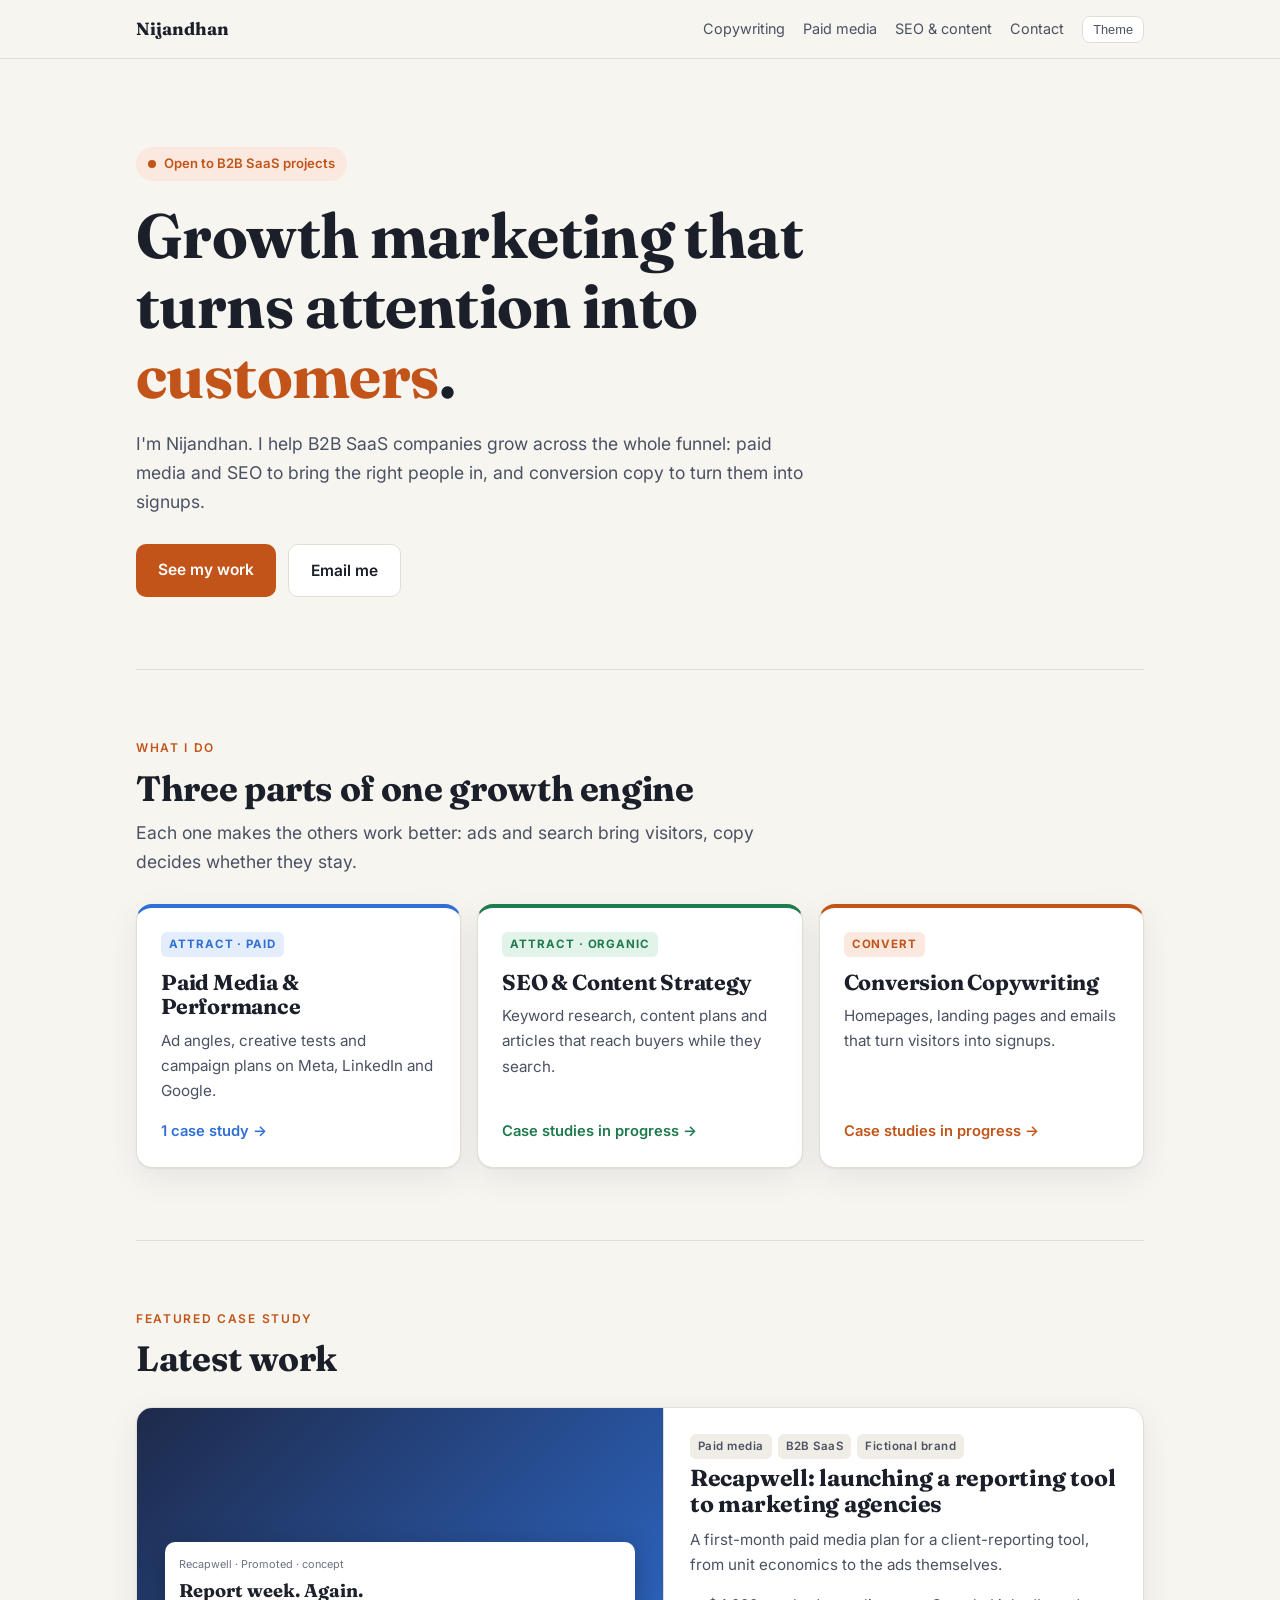
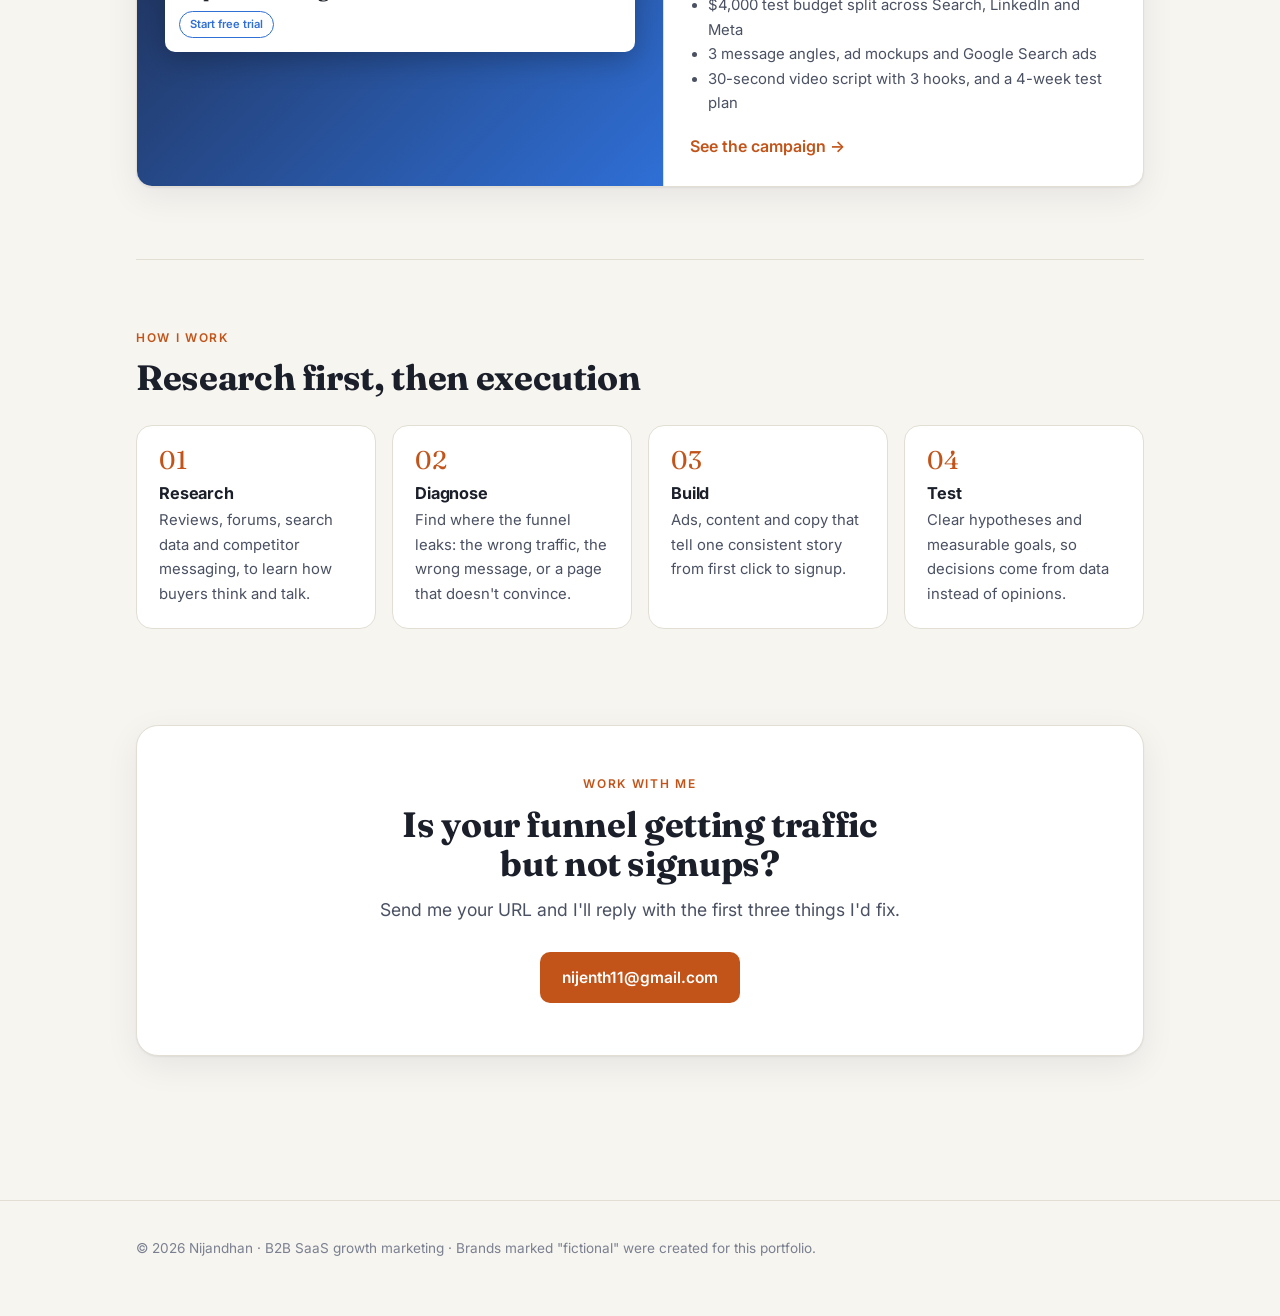
==== index.html @ 2da77324 "Marketing portfolio: home, 3 role sections and Recapwell paid media case study" ====
<!doctype html>
<html lang="en">
<head>
<meta charset="utf-8">
<meta name="viewport" content="width=device-width, initial-scale=1">
<title>Nijandhan · B2B SaaS Growth Marketing</title>
<meta name="description" content="B2B SaaS growth marketing portfolio: conversion copywriting, paid media and SEO & content strategy.">
<link rel="preconnect" href="https://fonts.googleapis.com">
<link rel="preconnect" href="https://fonts.gstatic.com" crossorigin>
<link href="https://fonts.googleapis.com/css2?family=Fraunces:opsz,wght@9..144,600;9..144,700&family=Inter:wght@400;500;600;700&display=swap" rel="stylesheet">
<link rel="stylesheet" href="assets/site.css">
</head>
<body>

<header class="topbar">
  <div class="wrap">
    <a class="brand" href="./">Nijandhan</a>
    <nav><a href="copywriting/">Copywriting</a><a href="paid-media/">Paid media</a><a href="seo-content/">SEO &amp; content</a><a href="#contact">Contact</a></nav>
    <button class="theme-btn" id="themeBtn" type="button" aria-label="Toggle colour theme">Theme</button>
  </div>
</header>

<main class="wrap">

  <section class="hero">
    <span class="pill"><i></i>Open to B2B SaaS projects</span>
    <h1>Growth marketing that turns attention into <em>customers</em>.</h1>
    <p class="lede">I'm Nijandhan. I help B2B SaaS companies grow across the whole funnel: paid media and SEO to bring the right people in, and conversion copy to turn them into signups.</p>
    <div class="btns">
      <a class="btn p" href="#roles">See my work</a>
      <a class="btn s" href="mailto:nijenth11@gmail.com">Email me</a>
    </div>
  </section>

  <section id="roles">
    <span class="eyebrow">What I do</span>
    <h2>Three parts of one growth engine</h2>
    <p class="lede">Each one makes the others work better: ads and search bring visitors, copy decides whether they stay.</p>
    <div class="roles">
      <a class="role r2" href="paid-media/">
        <span class="stage">Attract · paid</span>
        <h3>Paid Media &amp; Performance</h3>
        <p>Ad angles, creative tests and campaign plans on Meta, LinkedIn and Google.</p>
        <span class="count">1 case study →</span>
      </a>
      <a class="role r3" href="seo-content/">
        <span class="stage">Attract · organic</span>
        <h3>SEO &amp; Content Strategy</h3>
        <p>Keyword research, content plans and articles that reach buyers while they search.</p>
        <span class="count">Case studies in progress →</span>
      </a>
      <a class="role r1" href="copywriting/">
        <span class="stage">Convert</span>
        <h3>Conversion Copywriting</h3>
        <p>Homepages, landing pages and emails that turn visitors into signups.</p>
        <span class="count">Case studies in progress →</span>
      </a>
    </div>
  </section>

  <section id="work">
    <span class="eyebrow">Featured case study</span>
    <h2>Latest work</h2>
    <div class="work">
      <a class="case" href="paid-media/recapwell-campaign/">
        <div class="thumb art-thumb" aria-hidden="true"><div class="mock"><small>Recapwell · Promoted · concept</small><b>Report week. Again.</b><span>Start free trial</span></div></div>
        <div class="case-body">
          <div class="tags"><span>Paid media</span><span>B2B SaaS</span><span>Fictional brand</span></div>
          <h3>Recapwell: launching a reporting tool to marketing agencies</h3>
          <p>A first-month paid media plan for a client-reporting tool, from unit economics to the ads themselves.</p>
          <ul>
            <li>$4,000 test budget split across Search, LinkedIn and Meta</li>
            <li>3 message angles, ad mockups and Google Search ads</li>
            <li>30-second video script with 3 hooks, and a 4-week test plan</li>
          </ul>
          <span class="more">See the campaign →</span>
        </div>
      </a>
    </div>
  </section>

  <section id="process">
    <span class="eyebrow">How I work</span>
    <h2>Research first, then execution</h2>
    <div class="grid g4">
      <div class="card"><span class="step">01</span><h3>Research</h3><p>Reviews, forums, search data and competitor messaging, to learn how buyers think and talk.</p></div>
      <div class="card"><span class="step">02</span><h3>Diagnose</h3><p>Find where the funnel leaks: the wrong traffic, the wrong message, or a page that doesn't convince.</p></div>
      <div class="card"><span class="step">03</span><h3>Build</h3><p>Ads, content and copy that tell one consistent story from first click to signup.</p></div>
      <div class="card"><span class="step">04</span><h3>Test</h3><p>Clear hypotheses and measurable goals, so decisions come from data instead of opinions.</p></div>
    </div>
  </section>

  <section id="contact" style="border-top:0;padding-top:24px">
    <div class="contact">
      <span class="eyebrow">Work with me</span>
      <h2>Is your funnel getting traffic but not signups?</h2>
      <p class="lede">Send me your URL and I'll reply with the first three things I'd fix.</p>
      <div class="btns"><a class="btn p" href="mailto:nijenth11@gmail.com?subject=Funnel%20review">nijenth11@gmail.com</a></div>
    </div>
  </section>

</main>

<footer>
  <div class="wrap">© 2026 Nijandhan · B2B SaaS growth marketing · Brands marked "fictional" were created for this portfolio.</div>
</footer>
<script src="assets/theme.js"></script>
</body>
</html>
---- assets/site.css ----
/* Shared styles for the portfolio home page and section pages.
   Case-study pages add their own page-specific styles on top. */
:root{
  --bg:#f7f5f0; --surface:#ffffff; --surface-2:#f0ede6; --ink:#1b1f2a; --ink-2:#4a5162; --muted:#7a8090;
  --line:#e2ded4; --accent:#c2541a; --accent-ink:#ffffff; --accent-soft:#fbe9df;
  --c1:#c2541a; --c1-soft:#fbe9df;   /* copywriting */
  --c2:#2f6fd6; --c2-soft:#e4edfb;   /* paid media */
  --c3:#1f7a4d; --c3-soft:#e2f3ea;   /* seo & content */
  --radius:16px; --shadow:0 1px 2px rgba(20,20,40,.06),0 10px 34px rgba(20,20,40,.07);
}
@media (prefers-color-scheme: dark){
  :root:not([data-theme="light"]){
    --bg:#13151b; --surface:#1b1e26; --surface-2:#232733; --ink:#eceae4; --ink-2:#b6b9c3; --muted:#8a8f9c;
    --line:#2e3240; --accent:#ef8a4f; --accent-ink:#1a0f08; --accent-soft:#3a2418;
    --c1:#ef8a4f; --c1-soft:#3a2418; --c2:#7aa7f5; --c2-soft:#1c2a44; --c3:#5fcf95; --c3-soft:#173326;
    --shadow:0 1px 2px rgba(0,0,0,.3),0 10px 34px rgba(0,0,0,.35);
  }
}
:root[data-theme="dark"]{
  --bg:#13151b; --surface:#1b1e26; --surface-2:#232733; --ink:#eceae4; --ink-2:#b6b9c3; --muted:#8a8f9c;
  --line:#2e3240; --accent:#ef8a4f; --accent-ink:#1a0f08; --accent-soft:#3a2418;
  --c1:#ef8a4f; --c1-soft:#3a2418; --c2:#7aa7f5; --c2-soft:#1c2a44; --c3:#5fcf95; --c3-soft:#173326;
  --shadow:0 1px 2px rgba(0,0,0,.3),0 10px 34px rgba(0,0,0,.35);
}
*{box-sizing:border-box}
body{margin:0;background:var(--bg);color:var(--ink);font:16px/1.65 Inter,system-ui,-apple-system,Segoe UI,sans-serif;-webkit-font-smoothing:antialiased}
.wrap{max-width:1040px;margin:0 auto;padding:0 16px}
h1,h2,h3{font-family:Fraunces,Georgia,serif;line-height:1.12;letter-spacing:-.01em;margin:0}
p{margin:0 0 1rem}
a{color:var(--accent)}
.eyebrow{display:block;font:600 .75rem/1 Inter,sans-serif;letter-spacing:.14em;text-transform:uppercase;color:var(--accent);margin-bottom:.9rem}
section{padding:72px 0;border-top:1px solid var(--line)}
h2{font-size:clamp(1.6rem,3.5vw,2.2rem);margin-bottom:.6rem}
.lede{font-size:1.1rem;color:var(--ink-2);max-width:62ch}

/* top bar */
.topbar{position:sticky;top:0;z-index:10;background:color-mix(in srgb,var(--bg) 88%,transparent);backdrop-filter:blur(8px);border-bottom:1px solid var(--line)}
.topbar .wrap{display:flex;align-items:center;gap:18px;height:58px}
.topbar .brand{font-family:Fraunces,serif;font-size:1.1rem;font-weight:700;color:var(--ink);text-decoration:none}
.topbar nav{margin-left:auto;display:flex;gap:18px}
.topbar nav a{color:var(--ink-2);text-decoration:none;font-size:.9rem;white-space:nowrap}
.topbar nav a:hover,.topbar nav a[aria-current]{color:var(--ink)}
.topbar nav a[aria-current]{font-weight:600}
@media(max-width:640px){.topbar nav{display:none}}
.theme-btn{border:1px solid var(--line);background:var(--surface);color:var(--ink-2);border-radius:8px;padding:5px 10px;font-size:.8rem;cursor:pointer}
@media(max-width:640px){.theme-btn{margin-left:auto}}

/* hero */
.hero{padding:88px 0 72px;border-top:0}
.hero h1{font-size:clamp(2.3rem,6.2vw,3.9rem);max-width:17ch;margin-bottom:1.1rem}
.hero h1 em{font-style:normal;color:var(--accent)}
.hero.small{padding:64px 0 48px}
.hero.small h1{font-size:clamp(2rem,5vw,3rem)}
.crumb{font-size:.88rem;color:var(--muted);margin-bottom:1rem;display:block}
.crumb a{color:var(--ink-2);text-decoration:none}
.btns{display:flex;flex-wrap:wrap;gap:12px;margin-top:28px}
.btn{display:inline-block;padding:13px 22px;border-radius:10px;font-weight:600;text-decoration:none;font-size:.97rem}
.btn.p{background:var(--accent);color:var(--accent-ink)}
.btn.s{border:1px solid var(--line);color:var(--ink);background:var(--surface)}
.pill{display:inline-flex;align-items:center;gap:8px;background:var(--accent-soft);color:var(--accent);border-radius:999px;padding:6px 12px;font-size:.82rem;font-weight:600;margin-bottom:1.3rem}
.pill i{width:8px;height:8px;border-radius:50%;background:currentColor;display:block}

/* roles / funnel */
.roles{display:grid;gap:16px;margin-top:28px}
@media(min-width:820px){.roles{grid-template-columns:repeat(3,1fr)}}
.role{display:flex;flex-direction:column;background:var(--surface);border:1px solid var(--line);border-radius:var(--radius);padding:24px;text-decoration:none;color:inherit;box-shadow:var(--shadow);border-top:4px solid var(--rc);transition:transform .15s ease}
.role:hover{transform:translateY(-2px)}
.role .stage{display:inline-block;align-self:flex-start;font-size:.72rem;font-weight:700;letter-spacing:.08em;text-transform:uppercase;color:var(--rc);background:var(--rcs);border-radius:6px;padding:3px 8px;margin-bottom:.9rem}
.role h3{font-size:1.35rem;margin-bottom:.5rem}
.role p{color:var(--ink-2);font-size:.95rem}
.role ul{margin:0 0 1rem;padding-left:18px;color:var(--ink-2);font-size:.92rem}
.role .count{margin-top:auto;font-weight:600;color:var(--rc);font-size:.92rem}
.r1{--rc:var(--c1);--rcs:var(--c1-soft)} .r2{--rc:var(--c2);--rcs:var(--c2-soft)} .r3{--rc:var(--c3);--rcs:var(--c3-soft)}

/* case cards */
.work{display:grid;gap:20px;margin-top:28px}
.case{display:grid;background:var(--surface);border:1px solid var(--line);border-radius:var(--radius);overflow:hidden;box-shadow:var(--shadow);text-decoration:none;color:inherit;transition:transform .15s ease}
.case:hover{transform:translateY(-2px)}
@media(min-width:820px){.case{grid-template-columns:1.1fr 1fr}}
.thumb{background:#f8f7fd;display:grid;place-items:center;padding:18px;border-bottom:1px solid var(--line)}
@media(min-width:820px){.thumb{border-bottom:0;border-right:1px solid var(--line)}}
.thumb img{width:100%;height:auto;display:block;border-radius:8px;box-shadow:0 4px 18px rgba(20,20,60,.12)}
.thumb.art-thumb{background:linear-gradient(135deg,#1e2a4a,#2f6fd6);min-height:220px;padding:28px;place-items:stretch}
.art-thumb .mock{background:#fff;border-radius:10px;padding:14px;box-shadow:0 8px 28px rgba(0,0,0,.25);color:#1d2129;font-family:Inter,system-ui,sans-serif;align-self:center}
.art-thumb .mock small{display:block;color:#6b7280;font-size:.68rem;margin-bottom:6px}
.art-thumb .mock b{display:block;font-family:Fraunces,Georgia,serif;font-size:1.15rem;line-height:1.15;margin-bottom:8px}
.art-thumb .mock span{display:inline-block;border:1px solid #2f6fd6;color:#2f6fd6;border-radius:999px;font-size:.7rem;font-weight:600;padding:3px 10px}
.case-body{padding:26px}
.case-body h3{font-size:1.45rem;margin:.2rem 0 .6rem}
.tags{display:flex;flex-wrap:wrap;gap:6px;margin-bottom:.4rem}
.tags span{font-size:.72rem;font-weight:600;letter-spacing:.04em;background:var(--surface-2);color:var(--ink-2);border-radius:6px;padding:3px 8px}
.case-body p{color:var(--ink-2);font-size:.95rem}
.case-body ul{margin:0 0 1.1rem;padding-left:18px;color:var(--ink-2);font-size:.93rem}
.more{font-weight:600;color:var(--accent)}

/* empty section state */
.soon{border:1.5px dashed var(--line);border-radius:var(--radius);padding:28px;margin-top:28px;background:var(--surface)}
.soon h3{font-family:Inter,sans-serif;font-size:1.05rem;font-weight:700;margin-bottom:.4rem}
.soon p{color:var(--ink-2);margin:0 0 .8rem}
.soon ul{margin:0;padding-left:18px;color:var(--ink-2);font-size:.95rem}

/* generic cards */
.grid{display:grid;gap:16px;margin-top:28px}
@media(min-width:760px){.g3{grid-template-columns:repeat(3,1fr)}.g4{grid-template-columns:repeat(4,1fr)}}
.card{background:var(--surface);border:1px solid var(--line);border-radius:var(--radius);padding:22px}
.card h3{font-family:Inter,sans-serif;font-size:1.02rem;font-weight:700;margin-bottom:.4rem}
.card p{color:var(--ink-2);font-size:.93rem;margin:0}
.step{font-family:Fraunces,serif;font-size:1.6rem;color:var(--accent);line-height:1;margin-bottom:.6rem;display:block}

/* contact */
.contact{background:var(--surface);border:1px solid var(--line);border-radius:22px;padding:clamp(28px,5vw,52px);box-shadow:var(--shadow);text-align:center}
.contact h2{max-width:22ch;margin:0 auto .7rem}
.contact .lede{margin:0 auto}
.contact .btns{justify-content:center}

footer{padding:36px 0 56px;color:var(--muted);font-size:.85rem;border-top:1px solid var(--line);margin-top:72px}
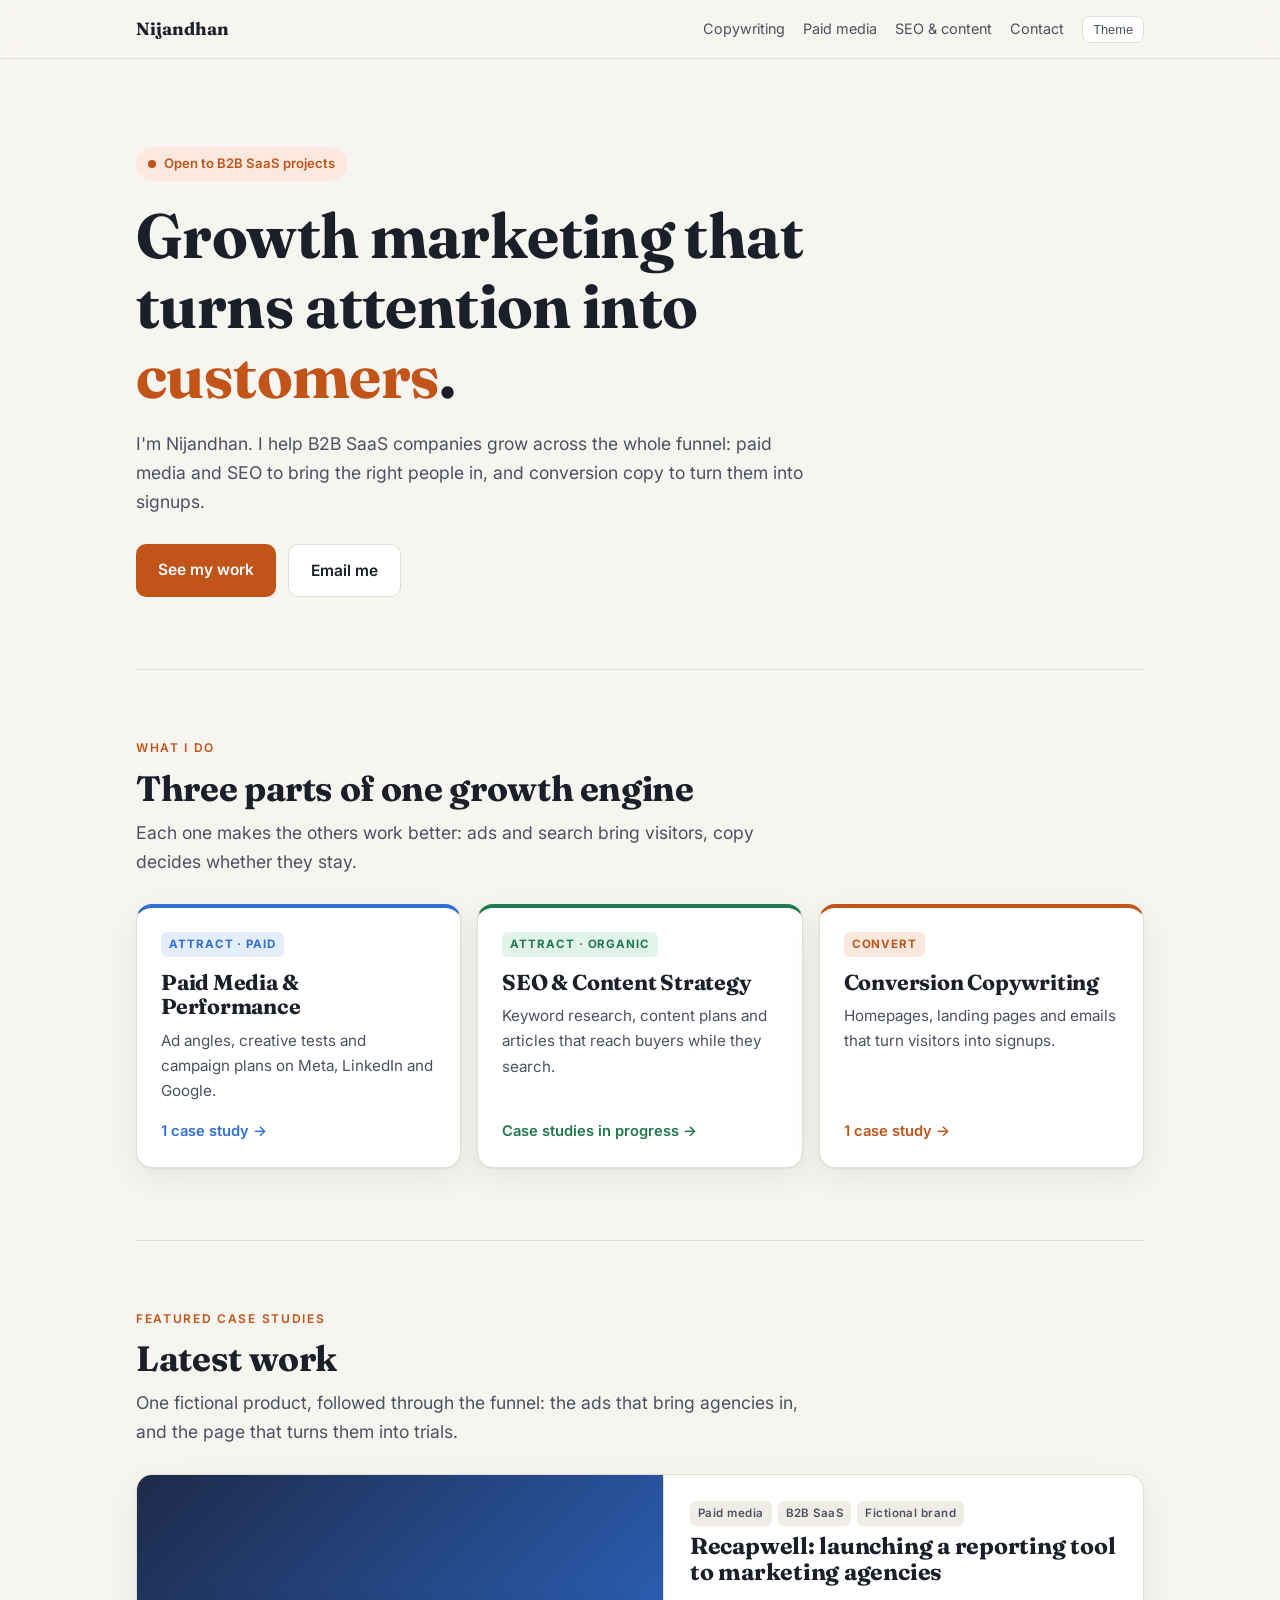
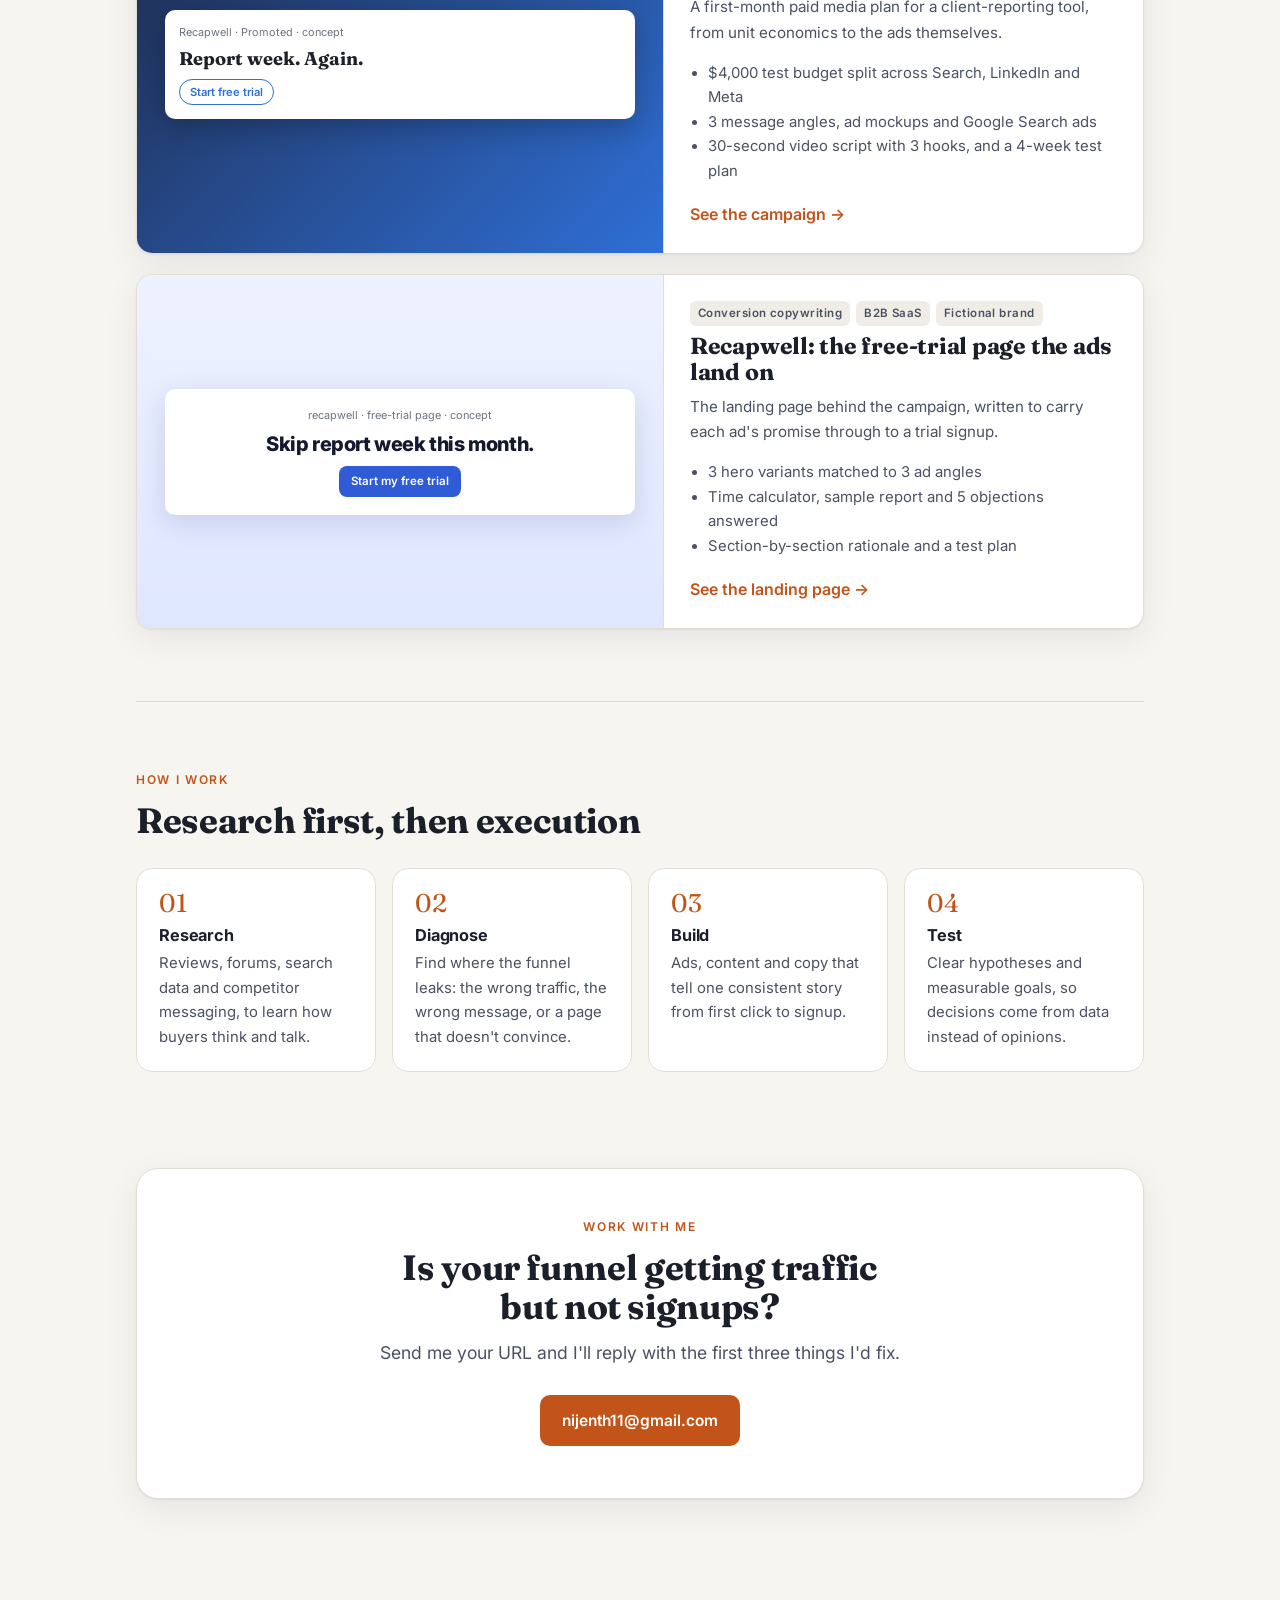
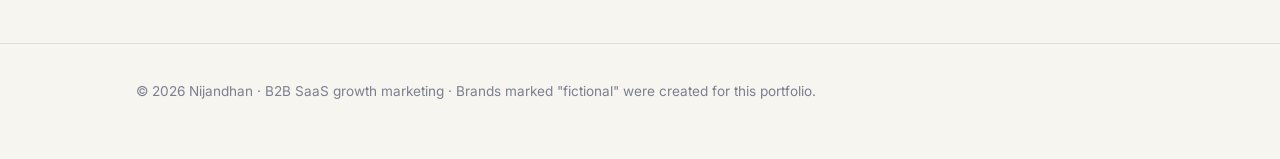
==== commit c1b86c7f: "Add Recapwell landing page case study" ====
--- a/index.html
+++ b/index.html
@@ -53,14 +53,15 @@
         <span class="stage">Convert</span>
         <h3>Conversion Copywriting</h3>
         <p>Homepages, landing pages and emails that turn visitors into signups.</p>
-        <span class="count">Case studies in progress →</span>
+        <span class="count">1 case study →</span>
       </a>
     </div>
   </section>
 
   <section id="work">
-    <span class="eyebrow">Featured case study</span>
+    <span class="eyebrow">Featured case studies</span>
     <h2>Latest work</h2>
+    <p class="lede">One fictional product, followed through the funnel: the ads that bring agencies in, and the page that turns them into trials.</p>
     <div class="work">
       <a class="case" href="paid-media/recapwell-campaign/">
         <div class="thumb art-thumb" aria-hidden="true"><div class="mock"><small>Recapwell · Promoted · concept</small><b>Report week. Again.</b><span>Start free trial</span></div></div>
@@ -74,6 +75,20 @@
             <li>30-second video script with 3 hooks, and a 4-week test plan</li>
           </ul>
           <span class="more">See the campaign →</span>
+        </div>
+      </a>
+      <a class="case" href="copywriting/recapwell-landing-page/">
+        <div class="thumb lp-thumb" aria-hidden="true"><div class="mock"><small>recapwell · free-trial page · concept</small><b>Skip report week this month.</b><span>Start my free trial</span></div></div>
+        <div class="case-body">
+          <div class="tags"><span>Conversion copywriting</span><span>B2B SaaS</span><span>Fictional brand</span></div>
+          <h3>Recapwell: the free-trial page the ads land on</h3>
+          <p>The landing page behind the campaign, written to carry each ad's promise through to a trial signup.</p>
+          <ul>
+            <li>3 hero variants matched to 3 ad angles</li>
+            <li>Time calculator, sample report and 5 objections answered</li>
+            <li>Section-by-section rationale and a test plan</li>
+          </ul>
+          <span class="more">See the landing page →</span>
         </div>
       </a>
     </div>
--- a/assets/site.css
+++ b/assets/site.css
@@ -85,6 +85,11 @@
 .art-thumb .mock small{display:block;color:#6b7280;font-size:.68rem;margin-bottom:6px}
 .art-thumb .mock b{display:block;font-family:Fraunces,Georgia,serif;font-size:1.15rem;line-height:1.15;margin-bottom:8px}
 .art-thumb .mock span{display:inline-block;border:1px solid #2f6fd6;color:#2f6fd6;border-radius:999px;font-size:.7rem;font-weight:600;padding:3px 10px}
+.thumb.lp-thumb{background:linear-gradient(180deg,#eef2ff,#dfe7ff);min-height:220px;padding:28px;place-items:stretch}
+.lp-thumb .mock{background:#fff;border-radius:10px;padding:18px;box-shadow:0 8px 28px rgba(30,40,90,.15);color:#141a2e;text-align:center;align-self:center;font-family:Inter,system-ui,sans-serif}
+.lp-thumb .mock small{display:block;color:#6b7280;font-size:.68rem;margin-bottom:8px}
+.lp-thumb .mock b{display:block;font-size:1.25rem;font-weight:800;letter-spacing:-.02em;line-height:1.15;margin-bottom:10px}
+.lp-thumb .mock span{display:inline-block;background:#2f5bd6;color:#fff;border-radius:8px;font-size:.72rem;font-weight:600;padding:6px 12px}
 .case-body{padding:26px}
 .case-body h3{font-size:1.45rem;margin:.2rem 0 .6rem}
 .tags{display:flex;flex-wrap:wrap;gap:6px;margin-bottom:.4rem}
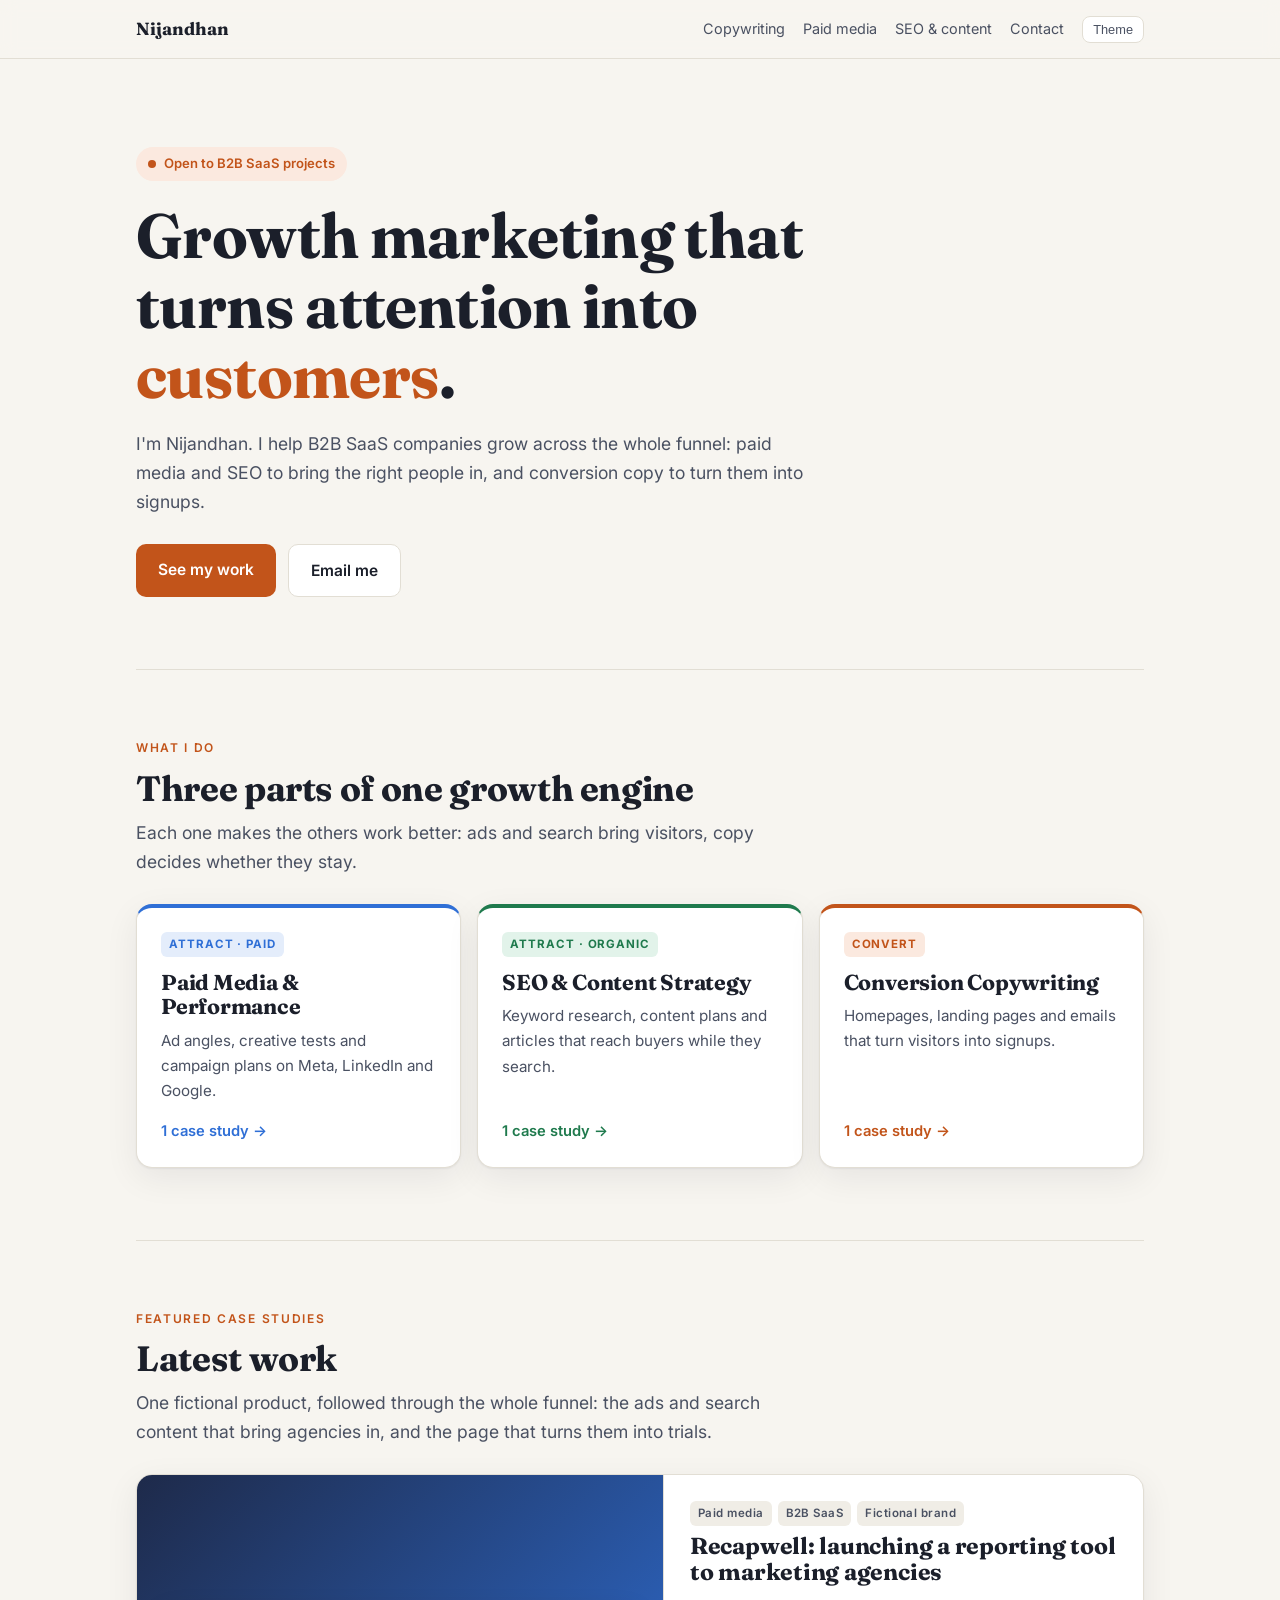
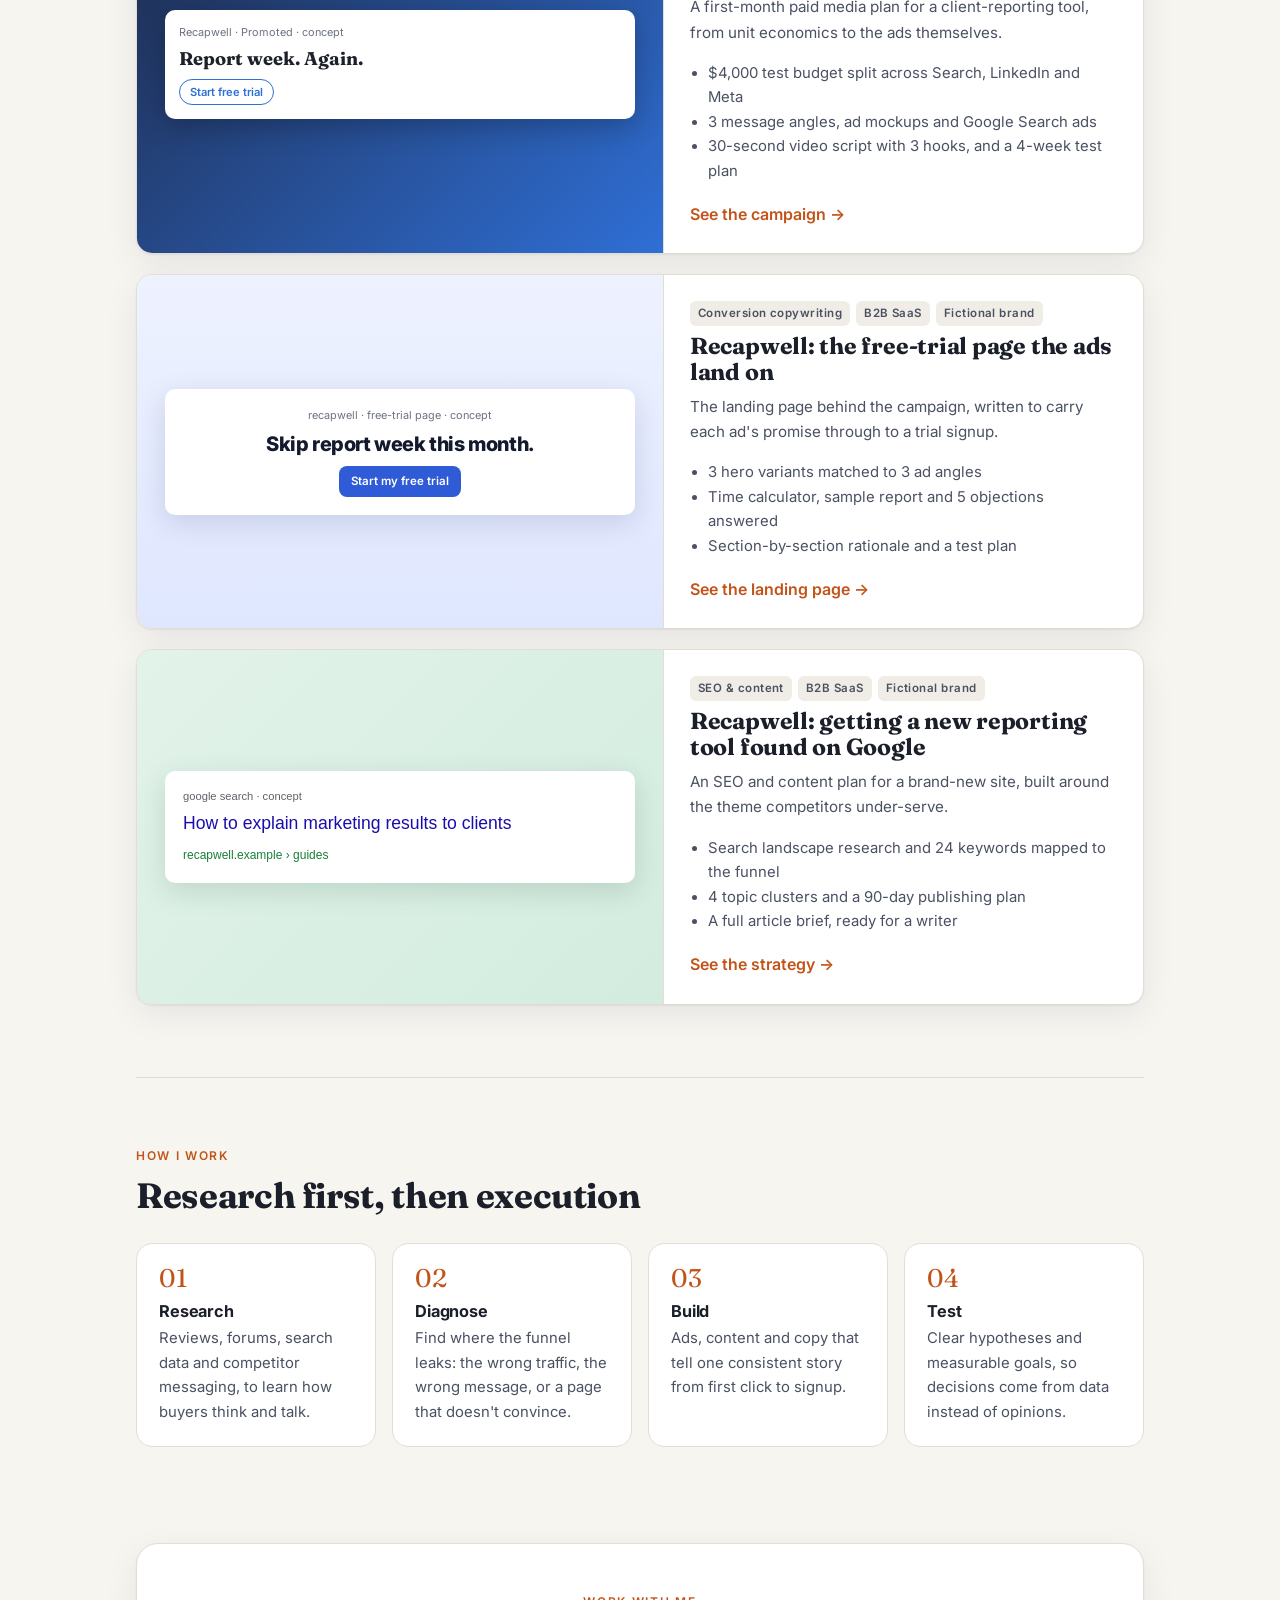
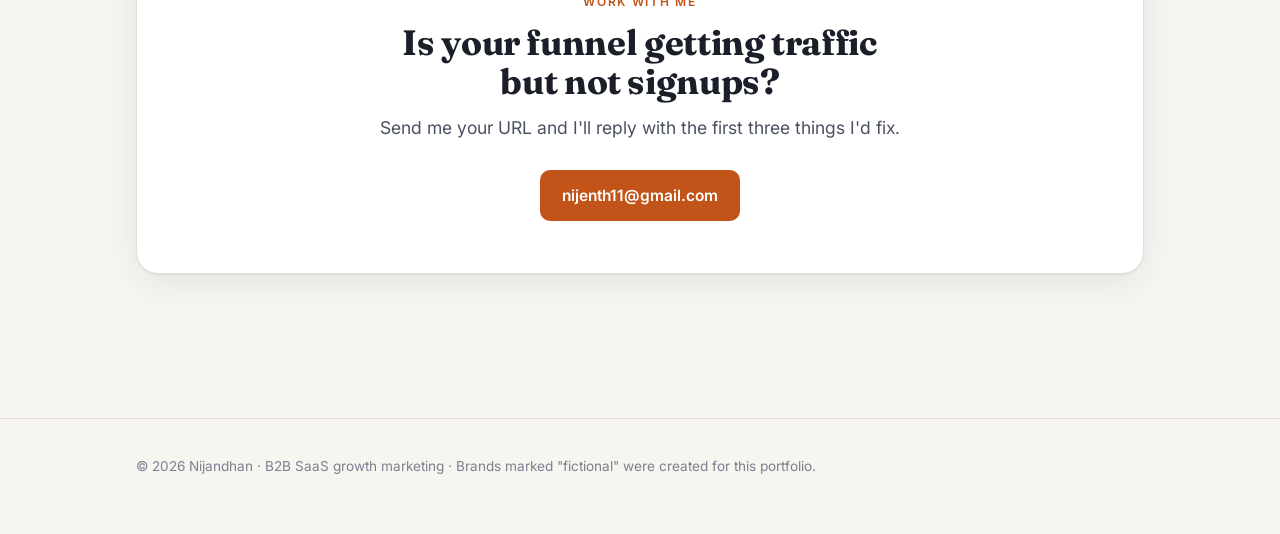
==== commit f70dfeeb: "Add Recapwell SEO and content strategy case study" ====
--- a/index.html
+++ b/index.html
@@ -47,7 +47,7 @@
         <span class="stage">Attract · organic</span>
         <h3>SEO &amp; Content Strategy</h3>
         <p>Keyword research, content plans and articles that reach buyers while they search.</p>
-        <span class="count">Case studies in progress →</span>
+        <span class="count">1 case study →</span>
       </a>
       <a class="role r1" href="copywriting/">
         <span class="stage">Convert</span>
@@ -61,7 +61,7 @@
   <section id="work">
     <span class="eyebrow">Featured case studies</span>
     <h2>Latest work</h2>
-    <p class="lede">One fictional product, followed through the funnel: the ads that bring agencies in, and the page that turns them into trials.</p>
+    <p class="lede">One fictional product, followed through the whole funnel: the ads and search content that bring agencies in, and the page that turns them into trials.</p>
     <div class="work">
       <a class="case" href="paid-media/recapwell-campaign/">
         <div class="thumb art-thumb" aria-hidden="true"><div class="mock"><small>Recapwell · Promoted · concept</small><b>Report week. Again.</b><span>Start free trial</span></div></div>
@@ -89,6 +89,20 @@
             <li>Section-by-section rationale and a test plan</li>
           </ul>
           <span class="more">See the landing page →</span>
+        </div>
+      </a>
+      <a class="case" href="seo-content/recapwell-content-strategy/">
+        <div class="thumb seo-thumb" aria-hidden="true"><div class="mock"><small>google search · concept</small><b>How to explain marketing results to clients</b><span>recapwell.example › guides</span></div></div>
+        <div class="case-body">
+          <div class="tags"><span>SEO &amp; content</span><span>B2B SaaS</span><span>Fictional brand</span></div>
+          <h3>Recapwell: getting a new reporting tool found on Google</h3>
+          <p>An SEO and content plan for a brand-new site, built around the theme competitors under-serve.</p>
+          <ul>
+            <li>Search landscape research and 24 keywords mapped to the funnel</li>
+            <li>4 topic clusters and a 90-day publishing plan</li>
+            <li>A full article brief, ready for a writer</li>
+          </ul>
+          <span class="more">See the strategy →</span>
         </div>
       </a>
     </div>
--- a/assets/site.css
+++ b/assets/site.css
@@ -90,6 +90,11 @@
 .lp-thumb .mock small{display:block;color:#6b7280;font-size:.68rem;margin-bottom:8px}
 .lp-thumb .mock b{display:block;font-size:1.25rem;font-weight:800;letter-spacing:-.02em;line-height:1.15;margin-bottom:10px}
 .lp-thumb .mock span{display:inline-block;background:#2f5bd6;color:#fff;border-radius:8px;font-size:.72rem;font-weight:600;padding:6px 12px}
+.thumb.seo-thumb{background:linear-gradient(135deg,#e2f3ea,#d3ecdf);min-height:220px;padding:28px;place-items:stretch}
+.seo-thumb .mock{background:#fff;border-radius:10px;padding:16px 18px;box-shadow:0 8px 28px rgba(20,60,40,.15);color:#202124;align-self:center;font-family:Arial,Helvetica,sans-serif}
+.seo-thumb .mock small{display:block;color:#5f6368;font-size:.7rem;margin-bottom:6px}
+.seo-thumb .mock b{display:block;color:#1a0dab;font-weight:400;font-size:1.1rem;line-height:1.3;margin-bottom:6px}
+.seo-thumb .mock span{font-size:.75rem;color:#188038}
 .case-body{padding:26px}
 .case-body h3{font-size:1.45rem;margin:.2rem 0 .6rem}
 .tags{display:flex;flex-wrap:wrap;gap:6px;margin-bottom:.4rem}
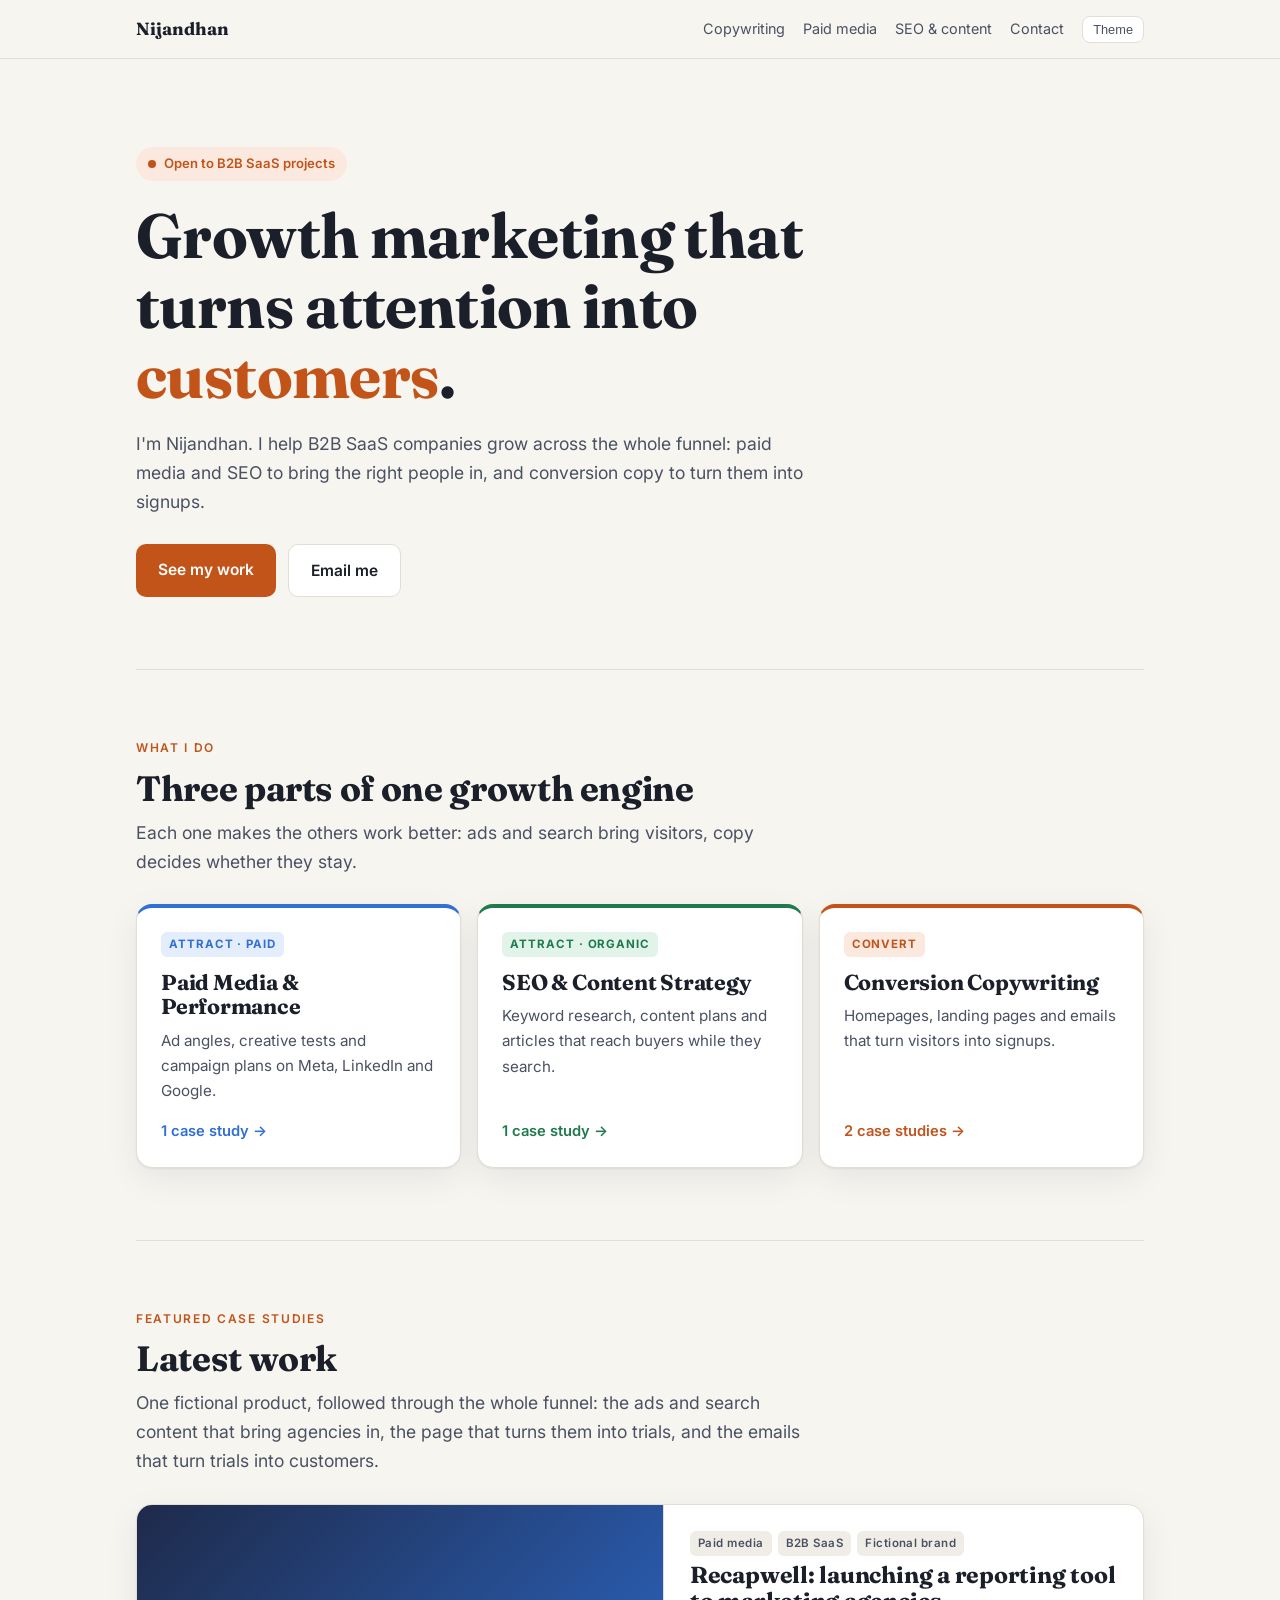
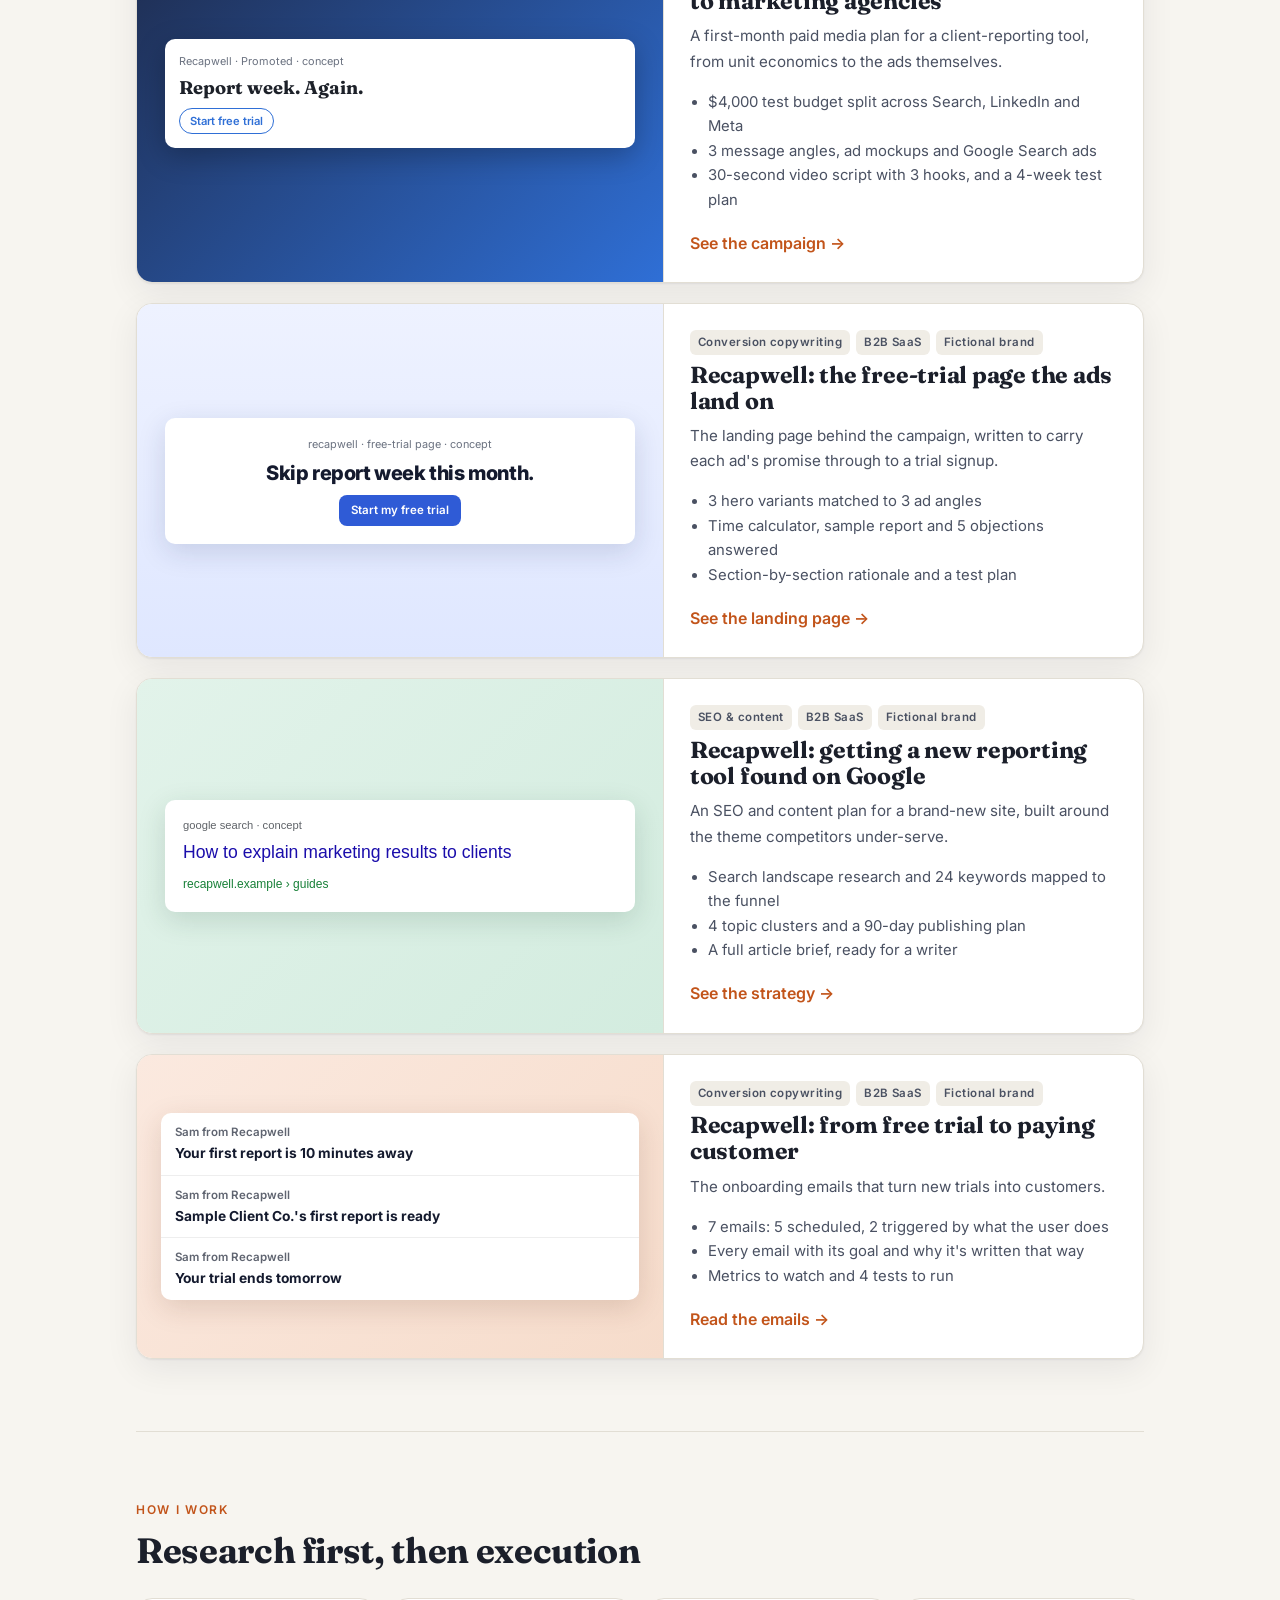
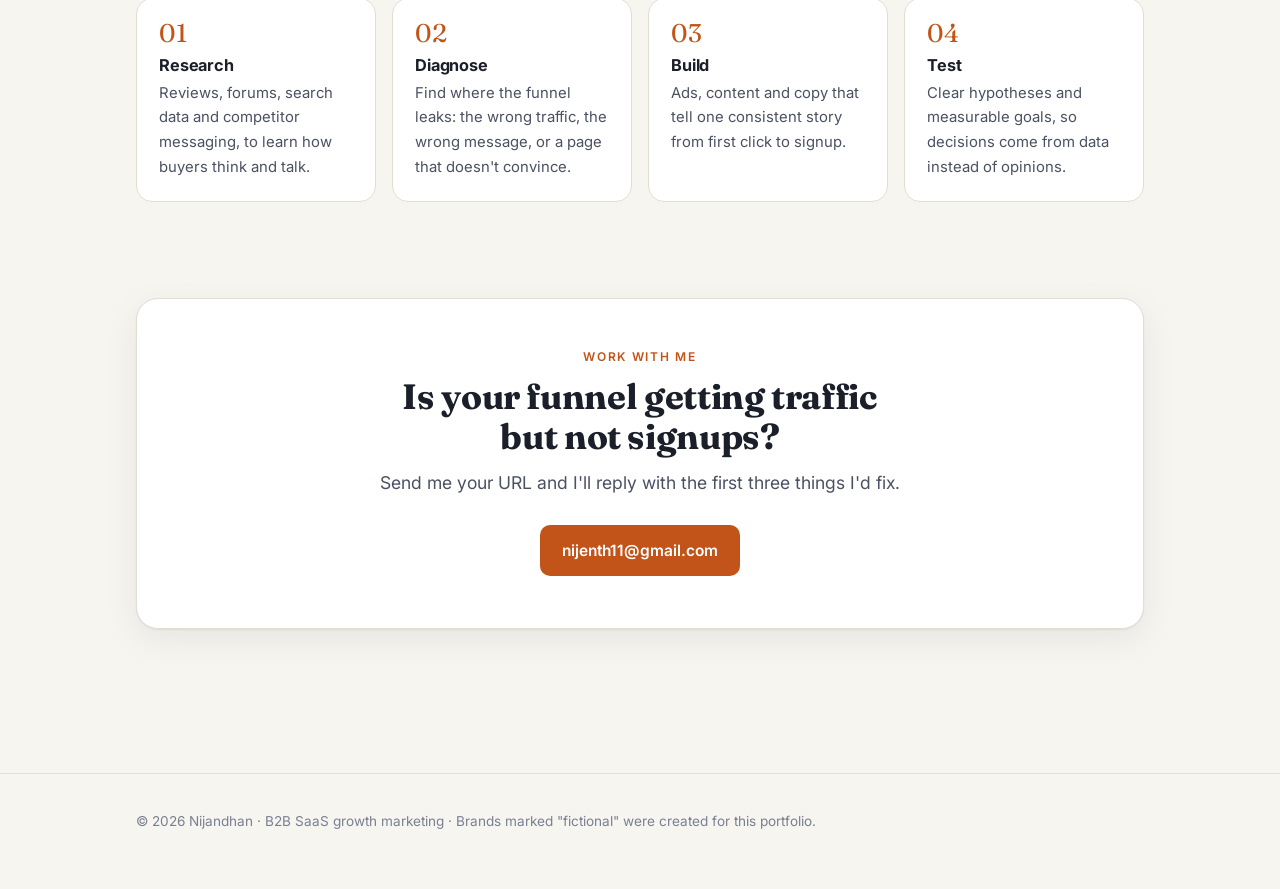
==== commit 4a76514c: "Add Recapwell onboarding email sequence" ====
--- a/index.html
+++ b/index.html
@@ -53,7 +53,7 @@
         <span class="stage">Convert</span>
         <h3>Conversion Copywriting</h3>
         <p>Homepages, landing pages and emails that turn visitors into signups.</p>
-        <span class="count">1 case study →</span>
+        <span class="count">2 case studies →</span>
       </a>
     </div>
   </section>
@@ -61,7 +61,7 @@
   <section id="work">
     <span class="eyebrow">Featured case studies</span>
     <h2>Latest work</h2>
-    <p class="lede">One fictional product, followed through the whole funnel: the ads and search content that bring agencies in, and the page that turns them into trials.</p>
+    <p class="lede">One fictional product, followed through the whole funnel: the ads and search content that bring agencies in, the page that turns them into trials, and the emails that turn trials into customers.</p>
     <div class="work">
       <a class="case" href="paid-media/recapwell-campaign/">
         <div class="thumb art-thumb" aria-hidden="true"><div class="mock"><small>Recapwell · Promoted · concept</small><b>Report week. Again.</b><span>Start free trial</span></div></div>
@@ -105,6 +105,20 @@
           <span class="more">See the strategy →</span>
         </div>
       </a>
+      <a class="case" href="copywriting/recapwell-onboarding-emails/">
+        <div class="thumb mail-thumb" aria-hidden="true"><div class="mock"><div><b>Sam from Recapwell</b><span>Your first report is 10 minutes away</span></div><div><b>Sam from Recapwell</b><span>Sample Client Co.'s first report is ready</span></div><div><b>Sam from Recapwell</b><span>Your trial ends tomorrow</span></div></div></div>
+        <div class="case-body">
+          <div class="tags"><span>Conversion copywriting</span><span>B2B SaaS</span><span>Fictional brand</span></div>
+          <h3>Recapwell: from free trial to paying customer</h3>
+          <p>The onboarding emails that turn new trials into customers.</p>
+          <ul>
+            <li>7 emails: 5 scheduled, 2 triggered by what the user does</li>
+            <li>Every email with its goal and why it's written that way</li>
+            <li>Metrics to watch and 4 tests to run</li>
+          </ul>
+          <span class="more">Read the emails →</span>
+        </div>
+      </a>
     </div>
   </section>
 
--- a/assets/site.css
+++ b/assets/site.css
@@ -95,6 +95,12 @@
 .seo-thumb .mock small{display:block;color:#5f6368;font-size:.7rem;margin-bottom:6px}
 .seo-thumb .mock b{display:block;color:#1a0dab;font-weight:400;font-size:1.1rem;line-height:1.3;margin-bottom:6px}
 .seo-thumb .mock span{font-size:.75rem;color:#188038}
+.thumb.mail-thumb{background:linear-gradient(135deg,#fbe9df,#f6dccb);min-height:220px;padding:24px;place-items:stretch}
+.mail-thumb .mock{background:#fff;border-radius:10px;box-shadow:0 8px 28px rgba(90,40,20,.15);overflow:hidden;align-self:center;font-family:Inter,system-ui,sans-serif}
+.mail-thumb .mock div{padding:10px 14px;border-bottom:1px solid #eee}
+.mail-thumb .mock div:last-child{border-bottom:0}
+.mail-thumb .mock b{display:block;font-size:.72rem;color:#5f6470;font-weight:600}
+.mail-thumb .mock span{display:block;font-size:.86rem;color:#141a2e;font-weight:700;white-space:nowrap;overflow:hidden;text-overflow:ellipsis}
 .case-body{padding:26px}
 .case-body h3{font-size:1.45rem;margin:.2rem 0 .6rem}
 .tags{display:flex;flex-wrap:wrap;gap:6px;margin-bottom:.4rem}
